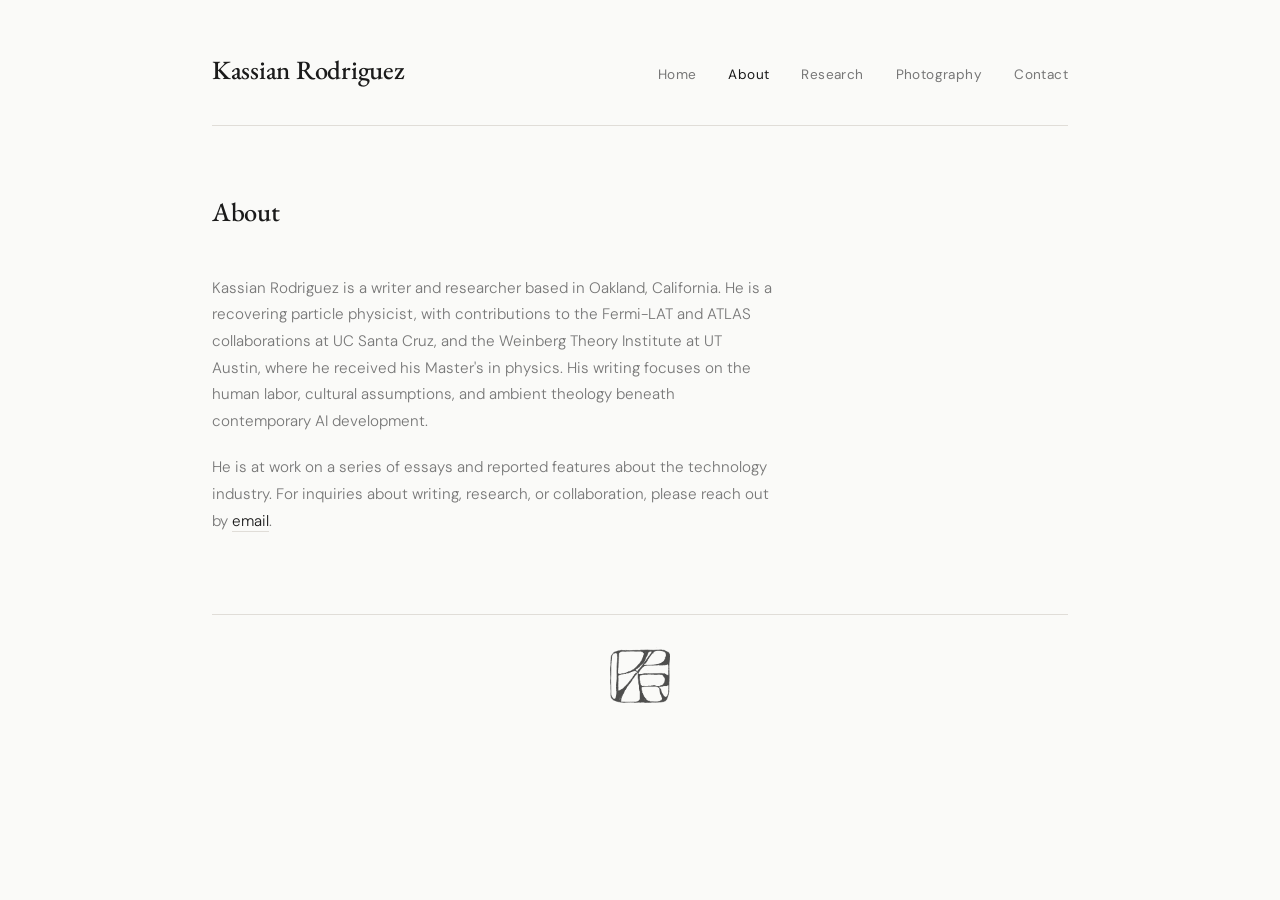
==== about.html @ 51649ff4 "photos about" ====
<!DOCTYPE html>
<html lang="en">
<head>
    <meta charset="UTF-8">
    <meta name="viewport" content="width=device-width, initial-scale=1.0">
    <title>About — Kassian Rodriguez</title>
    <link rel="preload" href="assets/fonts/eb-garamond-v32-latin-regular.woff2" as="font" type="font/woff2" crossorigin>
    <link rel="preload" href="assets/fonts/eb-garamond-v32-latin-500.woff2" as="font" type="font/woff2" crossorigin>
    <link rel="preload" href="assets/fonts/dm-sans-v17-latin-300.woff2" as="font" type="font/woff2" crossorigin>
    <link rel="preload" href="assets/fonts/dm-sans-v17-latin-regular.woff2" as="font" type="font/woff2" crossorigin>
    <link rel="stylesheet" href="style.css">
    <link rel="apple-touch-icon" sizes="180x180" href="/apple-touch-icon.png">
    <link rel="icon" type="image/png" sizes="32x32" href="/favicon-32x32.png">
    <link rel="icon" type="image/png" sizes="16x16" href="/favicon-16x16.png">
    <link rel="manifest" href="/site.webmanifest">
    <script data-goatcounter="https://kassianrodriguez.goatcounter.com/count"
        async src="//gc.zgo.at/count.js"></script>
</head>
<body>
    <div class="site-wrapper">
        <header class="site-header">
            <div class="site-title">
                <a href="index.html">Kassian Rodriguez</a>
            </div>
            <nav class="site-nav">
                <a href="index.html">Home</a>
                <a href="about.html" class="active">About</a>
                <!-- <a href="writing.html">Writing</a> -->
                <a href="research.html">Research</a>
                <a href="photography.html">Photography</a>
                <a href="contact.html">Contact</a>
            </nav>
        </header>

        <div class="divider"></div>

        <main class="about-content">
            <h1 class="page-title">About</h1>

            <div class="about-text">
                <p>
                   Kassian Rodriguez is a writer and researcher based in Oakland, California. He is a recovering particle physicist, with contributions to the Fermi-LAT and ATLAS collaborations at UC Santa Cruz, and the Weinberg Theory Institute at UT Austin, where he received his Master's in physics. His writing focuses on the human labor, cultural assumptions, and ambient theology beneath contemporary AI development.
                </p>

                <p>
                    He is at work on a series of essays and reported features about the technology industry.
                    For inquiries about writing, research, or collaboration, please reach out by
                    <a href="mailto:kassian@kassianrodriguez.com">email</a>.
                </p>
            </div>
        </main>

        <div class="divider" style="margin-top: 3rem;"></div>

        <footer class="site-footer">
            <a href="index.html" class="footer-monogram">
                <img src="assets/kpr-monogram.png" alt="K.P. Rodriguez monogram">
            </a>
        </footer>
    </div>
</body>
</html>
---- style.css ----
/* ========================================
   K.P. Rodriguez — Portfolio
   Editorial minimal aesthetic
   ======================================== */

/*@import url('https://fonts.googleapis.com/css2?family=EB+Garamond:ital,wght@0,400;0,500;0,600;1,400;1,500&family=DM+Sans:wght@300;400;500&display=swap');*/
/* EB Garamond */
@font-face {
    font-family: 'EB Garamond';
    font-style: normal;
    font-weight: 400;
    font-display: swap;
    src: url('assets/fonts/eb-garamond-v32-latin-regular.woff2') format('woff2');
}
@font-face {
    font-family: 'EB Garamond';
    font-style: normal;
    font-weight: 500;
    font-display: swap;
    src: url('assets/fonts/eb-garamond-v32-latin-500.woff2') format('woff2');
}
@font-face {
    font-family: 'EB Garamond';
    font-style: normal;
    font-weight: 600;
    font-display: swap;
    src: url('assets/fonts/eb-garamond-v32-latin-600.woff2') format('woff2');
}
@font-face {
    font-family: 'EB Garamond';
    font-style: italic;
    font-weight: 400;
    font-display: swap;
    src: url('assets/fonts/eb-garamond-v32-latin-italic.woff2') format('woff2');
}
@font-face {
    font-family: 'EB Garamond';
    font-style: italic;
    font-weight: 500;
    font-display: swap;
    src: url('assets/fonts/eb-garamond-v32-latin-500italic.woff2') format('woff2');
}

/* DM Sans */
@font-face {
    font-family: 'DM Sans';
    font-style: normal;
    font-weight: 300;
    font-display: swap;
    src: url('assets/fonts/dm-sans-v17-latin-300.woff2') format('woff2');
}
@font-face {
    font-family: 'DM Sans';
    font-style: normal;
    font-weight: 400;
    font-display: swap;
    src: url('assets/fonts/dm-sans-v17-latin-regular.woff2') format('woff2');
}
@font-face {
    font-family: 'DM Sans';
    font-style: normal;
    font-weight: 500;
    font-display: swap;
    src: url('assets/fonts/dm-sans-v17-latin-500.woff2') format('woff2');
}
:root {
    --color-text: #1a1a1a;
    --color-text-secondary: #777;
    --color-text-tertiary: #aaa;
    --color-bg: #fafaf8;
    --color-border: #e0ddd8;
    --color-accent: #1a1a1a;
    --font-serif: 'EB Garamond', Georgia, 'Times New Roman', serif;
    --font-sans: 'DM Sans', -apple-system, BlinkMacSystemFont, sans-serif;
    --max-width: 920px;
    --side-padding: 2rem;
}

/* Reset */
*, *::before, *::after {
    margin: 0;
    padding: 0;
    box-sizing: border-box;
}

html {
    font-size: 16px;
    -webkit-font-smoothing: antialiased;
    -moz-osx-font-smoothing: grayscale;
}

body {
    font-family: var(--font-sans);
    font-weight: 300;
    color: var(--color-text);
    background-color: var(--color-bg);
    line-height: 1.7;
}

a {
    color: inherit;
    text-decoration: none;
}

/* Layout */
.site-wrapper {
    max-width: var(--max-width);
    margin: 0 auto;
    padding: 3rem var(--side-padding) 2rem;
}

/* Header */
.site-header {
    display: flex;
    justify-content: space-between;
    align-items: baseline;
    margin-bottom: 0;
}

.site-title a {
    font-family: var(--font-serif);
    font-size: 1.65rem;
    font-weight: 500;
    letter-spacing: -0.01em;
    color: var(--color-text);
    transition: opacity 0.2s ease;
}

.site-title a:hover {
    opacity: 0.6;
}

.site-nav {
    display: flex;
    gap: 2rem;
}

.site-nav a {
    font-family: var(--font-sans);
    font-size: 0.85rem;
    font-weight: 400;
    color: var(--color-text-secondary);
    letter-spacing: 0.03em;
    transition: color 0.2s ease;
}

.site-nav a:hover,
.site-nav a.active {
    color: var(--color-text);
}

/* Divider */
.divider {
    height: 1px;
    background: var(--color-border);
    margin: 2rem 0;
}

/* Home Hero */
.home-content {
    padding: 4.5rem 0 2rem;
}

.hero {
    display: flex;
    align-items: center;
    gap: 6rem;
}

.hero-image {
    flex-shrink: 0;
}

.hero-image img {
    width: 340px;
    height: auto;
    object-fit: cover;
    border-radius: 3px;
    filter: contrast(1.02) saturate(0.95);
}

.hero-text {
    flex: 1;
}

.hero-location {
    font-size: 0.89rem;
    color: var(--color-text-secondary);
    font-weight: 320;
}

/* Footer */
.site-footer {
    padding-bottom: 1rem;
    display: flex;
    flex-direction: column;
    align-items: center;
    gap: 1rem;
}

.footer-links {
    display: flex;
    gap: 1.5rem;
}

.footer-links a {
    font-size: 0.8rem;
    color: var(--color-text-tertiary);
    letter-spacing: 0.03em;
    transition: color 0.2s ease;
}

.footer-links a:hover {
    color: var(--color-text);
}
.footer-monogram img {
    width: 60px;
    height: auto;
    opacity: 0.7;
    transition: opacity 0.2s ease;
}

.footer-monogram:hover img {
    opacity: 1;
}

/* ========================================
   Writing Page
   ======================================== */
.page-title {
    font-family: var(--font-serif);
    font-size: 1.65rem;
    font-weight: 500;
    margin-bottom: 2.5rem;
    letter-spacing: -0.01em;
}

.writing-list {
    display: flex;
    flex-direction: column;
    gap: 2.5rem;
}

.writing-item {
    padding-bottom: 2.5rem;
    border-bottom: 1px solid var(--color-border);
}

.writing-item:last-child {
    border-bottom: none;
}

.writing-item a {
    display: block;
}

.writing-item-title {
    font-family: var(--font-serif);
    font-size: 1.3rem;
    font-weight: 500;
    margin-bottom: 0.4rem;
    letter-spacing: -0.01em;
    transition: opacity 0.2s ease;
}

.writing-item a:hover .writing-item-title {
    opacity: 0.6;
}

.writing-item-meta {
    font-size: 0.82rem;
    color: var(--color-text-secondary);
    margin-bottom: 0.75rem;
    font-weight: 300;
}

.writing-item-meta .pub {
    font-weight: 400;
}

.writing-item-description {
    font-size: 0.92rem;
    color: var(--color-text-secondary);
    line-height: 1.65;
    max-width: 600px;
}

.tag {
    display: inline-block;
    font-size: 0.7rem;
    font-weight: 400;
    letter-spacing: 0.06em;
    text-transform: uppercase;
    color: var(--color-text-secondary);
    border: 1px solid var(--color-border);
    padding: 0.15rem 0.5rem;
    border-radius: 2px;
    margin-left: 0.5rem;
    vertical-align: middle;
}

.tag.forthcoming {
    color: var(--color-text-tertiary);
    border-color: var(--color-text-tertiary);
}

/* ========================================
   Research Page
   ======================================== */
.research-list {
    display: flex;
    flex-direction: column;
    gap: 2.5rem;
}

.research-item {
    padding-bottom: 2.5rem;
    border-bottom: 1px solid var(--color-border);
}

.research-item:last-child {
    border-bottom: none;
}

.research-item-title {
    font-family: var(--font-serif);
    font-size: 1.2rem;
    font-weight: 500;
    margin-bottom: 0.3rem;
    letter-spacing: -0.01em;
}

.research-item-meta {
    font-size: 0.82rem;
    color: var(--color-text-secondary);
    margin-bottom: 0.6rem;
    font-weight: 300;
}

.research-item-description {
    font-size: 0.92rem;
    color: var(--color-text-secondary);
    line-height: 1.65;
    max-width: 620px;
}

.research-item-link {
    display: inline-block;
    font-size: 0.82rem;
    color: var(--color-text);
    margin-top: 0.6rem;
    font-weight: 400;
    border-bottom: 1px solid var(--color-border);
    transition: border-color 0.2s ease;
}

.research-item-link:hover {
    border-color: var(--color-text);
}

/* ========================================
   Photography Page
   ======================================== */
.photo-intro {
    font-size: 0.92rem;
    color: var(--color-text-secondary);
    margin-bottom: 2.5rem;
    max-width: 500px;
    line-height: 1.65;
}

.photo-grid {
    display: grid;
    grid-template-columns: repeat(3, 1fr);
    gap: 0.6rem;
}

.photo-grid img {
    width: 100%;
    aspect-ratio: 3 / 2;
    object-fit: cover;
    filter: contrast(1.02) saturate(0.9);
    transition: filter 0.3s ease, opacity 0.3s ease;
    cursor: pointer;
}

.photo-grid img:hover {
    opacity: 0.85;
}

/* Lightbox */
.lightbox {
    display: none;
    position: fixed;
    inset: 0;
    background: rgba(0, 0, 0, 0.92);
    z-index: 1000;
    justify-content: center;
    align-items: center;
    cursor: pointer;
}

.lightbox.active {
    display: flex;
}

.lightbox img {
    max-width: 88vw;
    max-height: 88vh;
    object-fit: contain;
}

/* ========================================
   Contact Page
   ======================================== */
.contact-content {
    padding: 2rem 0;
}

.contact-text {
    font-size: 0.95rem;
    color: var(--color-text-secondary);
    line-height: 1.75;
    max-width: 480px;
}

.contact-text a {
    color: var(--color-text);
    border-bottom: 1px solid var(--color-border);
    transition: border-color 0.2s ease;
}

.contact-text a:hover {
    border-color: var(--color-text);
}

.contact-links {
    margin-top: 2rem;
    display: flex;
    flex-direction: column;
    gap: 0.6rem;
}

.contact-links a {
    font-size: 0.88rem;
    color: var(--color-text-secondary);
    transition: color 0.2s ease;
}

.contact-links a:hover {
    color: var(--color-text);
}

/* ========================================
   Responsive
   ======================================== */
@media (max-width: 720px) {
    .site-wrapper {
        padding: 2rem 1.25rem 1.5rem;
    }

    .site-header {
        flex-direction: column;
        gap: 1.25rem;
    }

    .site-nav {
        gap: 1.5rem;
    }

    .hero {
        flex-direction: column;
        gap: 2rem;
        text-align: center;
    }

    .hero-image img {
        width: 240px;
    }

    .photo-grid {
        grid-template-columns: repeat(2, 1fr);
    }

    .writing-item-description,
    .research-item-description {
        max-width: 100%;
    }
}

@media (max-width: 480px) {
    .site-nav {
        gap: 1.2rem;
        flex-wrap: wrap;
    }

    .hero-image img {
        width: 200px;
    }

    .photo-grid {
        grid-template-columns: 1fr 1fr;
        gap: 0.4rem;
    }
}

/* ========================================
   About Page
   ======================================== */
.about-content {
    padding: 2rem 0;
}

.about-text {
    display: flex;
    flex-direction: column;
    gap: 1.25rem;
    max-width: 560px;
}

.about-text p {
    font-size: 0.95rem;
    color: var(--color-text-secondary);
    line-height: 1.75;
}

.about-text a {
    color: var(--color-text);
    border-bottom: 1px solid var(--color-border);
    transition: border-color 0.2s ease;
}

.about-text a:hover {
    border-color: var(--color-text);
}
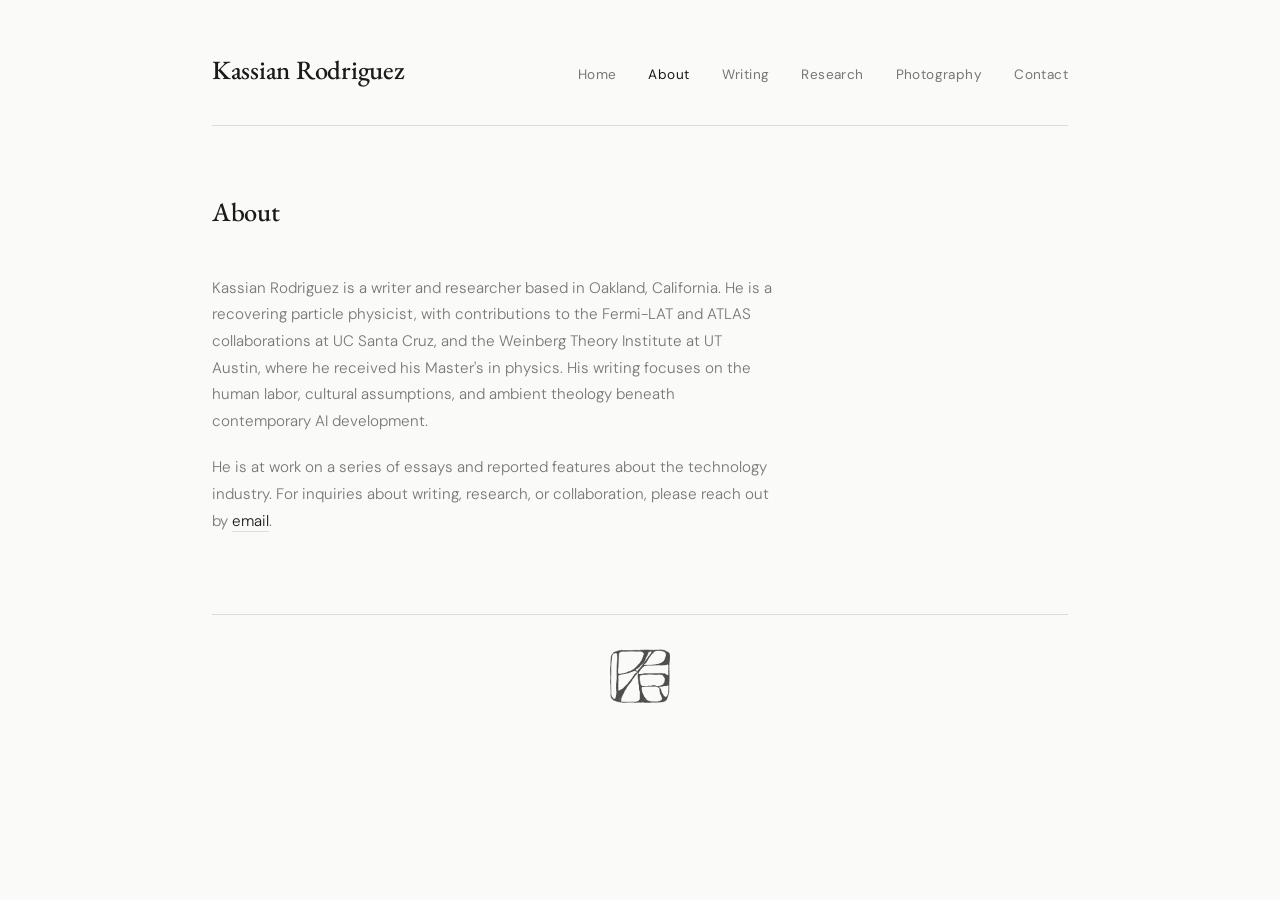
==== commit 9b63a128: "dolphin" ====
--- a/about.html
+++ b/about.html
@@ -25,7 +25,7 @@
             <nav class="site-nav">
                 <a href="index.html">Home</a>
                 <a href="about.html" class="active">About</a>
-                <!-- <a href="writing.html">Writing</a> -->
+                <a href="writing.html">Writing</a>
                 <a href="research.html">Research</a>
                 <a href="photography.html">Photography</a>
                 <a href="contact.html">Contact</a>
